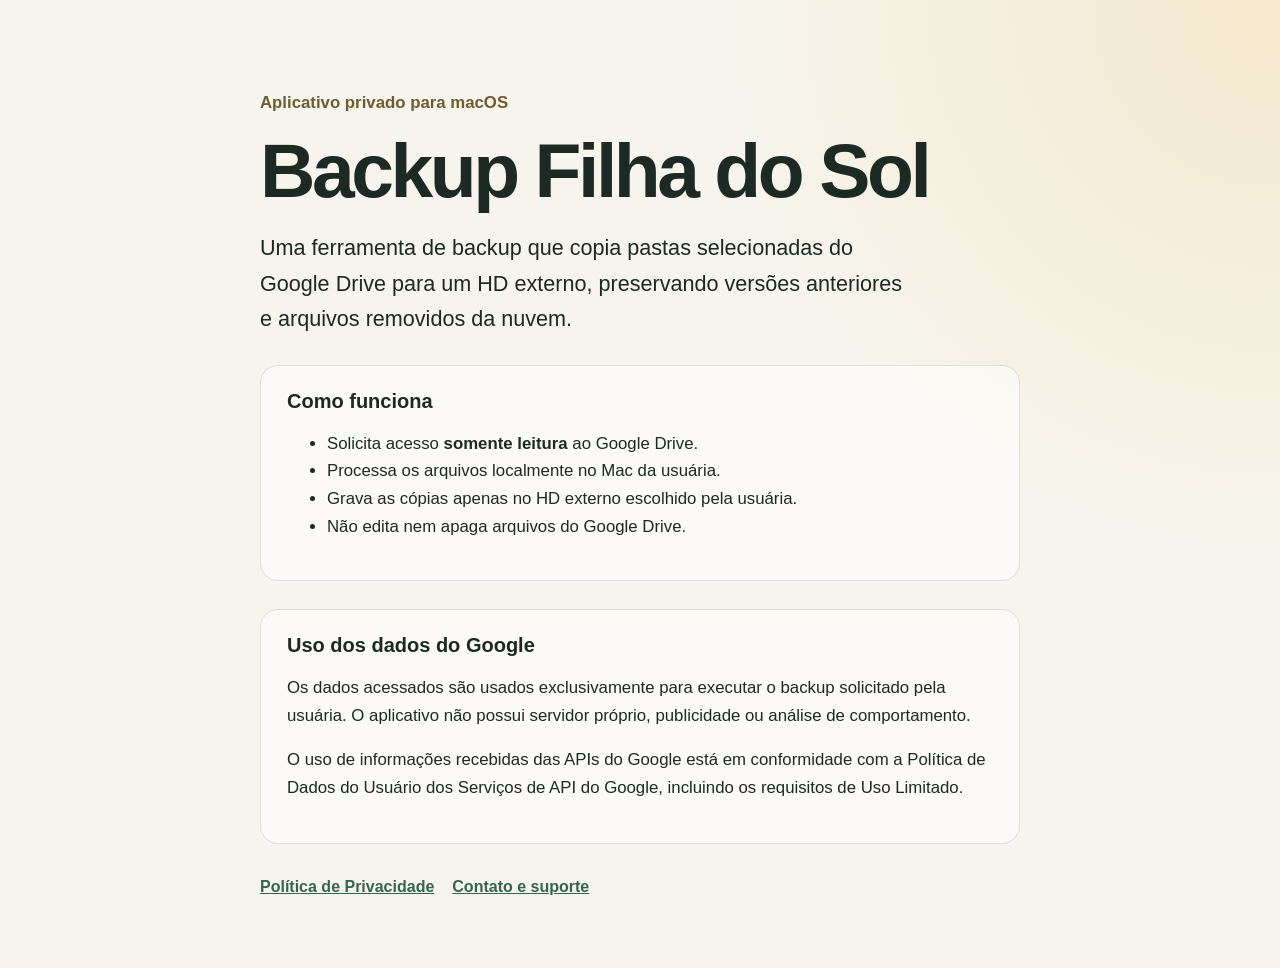
==== index.html @ 526c4845 "Publica pagina e politica de privacidade" ====
<!doctype html>
<html lang="pt-BR">
<head>
  <meta charset="utf-8">
  <meta name="viewport" content="width=device-width, initial-scale=1">
  <meta name="description" content="Aplicativo privado de backup somente leitura do Google Drive para um HD externo.">
  <title>Backup Filha do Sol</title>
  <link rel="stylesheet" href="styles.css">
</head>
<body>
  <main>
    <p class="tag">Aplicativo privado para macOS</p>
    <h1>Backup Filha do Sol</h1>
    <p class="lead">
      Uma ferramenta de backup que copia pastas selecionadas do Google Drive
      para um HD externo, preservando versões anteriores e arquivos removidos
      da nuvem.
    </p>

    <section>
      <h2>Como funciona</h2>
      <ul>
        <li>Solicita acesso <strong>somente leitura</strong> ao Google Drive.</li>
        <li>Processa os arquivos localmente no Mac da usuária.</li>
        <li>Grava as cópias apenas no HD externo escolhido pela usuária.</li>
        <li>Não edita nem apaga arquivos do Google Drive.</li>
      </ul>
    </section>

    <section>
      <h2>Uso dos dados do Google</h2>
      <p>
        Os dados acessados são usados exclusivamente para executar o backup
        solicitado pela usuária. O aplicativo não possui servidor próprio,
        publicidade ou análise de comportamento.
      </p>
      <p>
        O uso de informações recebidas das APIs do Google está em conformidade
        com a Política de Dados do Usuário dos Serviços de API do Google,
        incluindo os requisitos de Uso Limitado.
      </p>
    </section>

    <nav aria-label="Links legais">
      <a href="privacidade.html">Política de Privacidade</a>
      <a href="mailto:carlosvinicios1414@gmail.com">Contato e suporte</a>
    </nav>
  </main>
</body>
</html>
---- styles.css ----
:root {
  color-scheme: light dark;
  font-family: -apple-system, BlinkMacSystemFont, "Segoe UI", sans-serif;
  background: #f6f4ec;
  color: #1d2a23;
}

body {
  margin: 0;
  min-height: 100vh;
  background:
    radial-gradient(circle at top right, rgba(236, 178, 64, 0.18), transparent 35rem),
    #f6f4ec;
}

main {
  width: min(760px, calc(100% - 40px));
  margin: 0 auto;
  padding: 72px 0;
}

h1 {
  margin: 8px 0 20px;
  font-size: clamp(2.5rem, 8vw, 4.8rem);
  line-height: 0.98;
  letter-spacing: -0.045em;
}

h2 {
  margin-top: 0;
  font-size: 1.25rem;
}

p, li {
  font-size: 1.05rem;
  line-height: 1.65;
}

.lead {
  max-width: 650px;
  font-size: 1.35rem;
}

.tag, .updated {
  color: #6c5d32;
  font-weight: 650;
}

section {
  margin: 28px 0;
  padding: 24px 26px;
  border: 1px solid rgba(29, 42, 35, 0.12);
  border-radius: 18px;
  background: rgba(255, 255, 255, 0.55);
}

nav {
  display: flex;
  flex-wrap: wrap;
  gap: 18px;
  margin-top: 34px;
}

a {
  color: #35664b;
  font-weight: 650;
}

.back {
  display: inline-block;
  margin-bottom: 28px;
}

code {
  overflow-wrap: anywhere;
}

@media (prefers-color-scheme: dark) {
  :root {
    background: #131915;
    color: #edf2ed;
  }

  body {
    background:
      radial-gradient(circle at top right, rgba(236, 178, 64, 0.13), transparent 35rem),
      #131915;
  }

  section {
    border-color: rgba(255, 255, 255, 0.13);
    background: rgba(255, 255, 255, 0.045);
  }

  .tag, .updated {
    color: #e2c278;
  }

  a {
    color: #9ed5b1;
  }
}
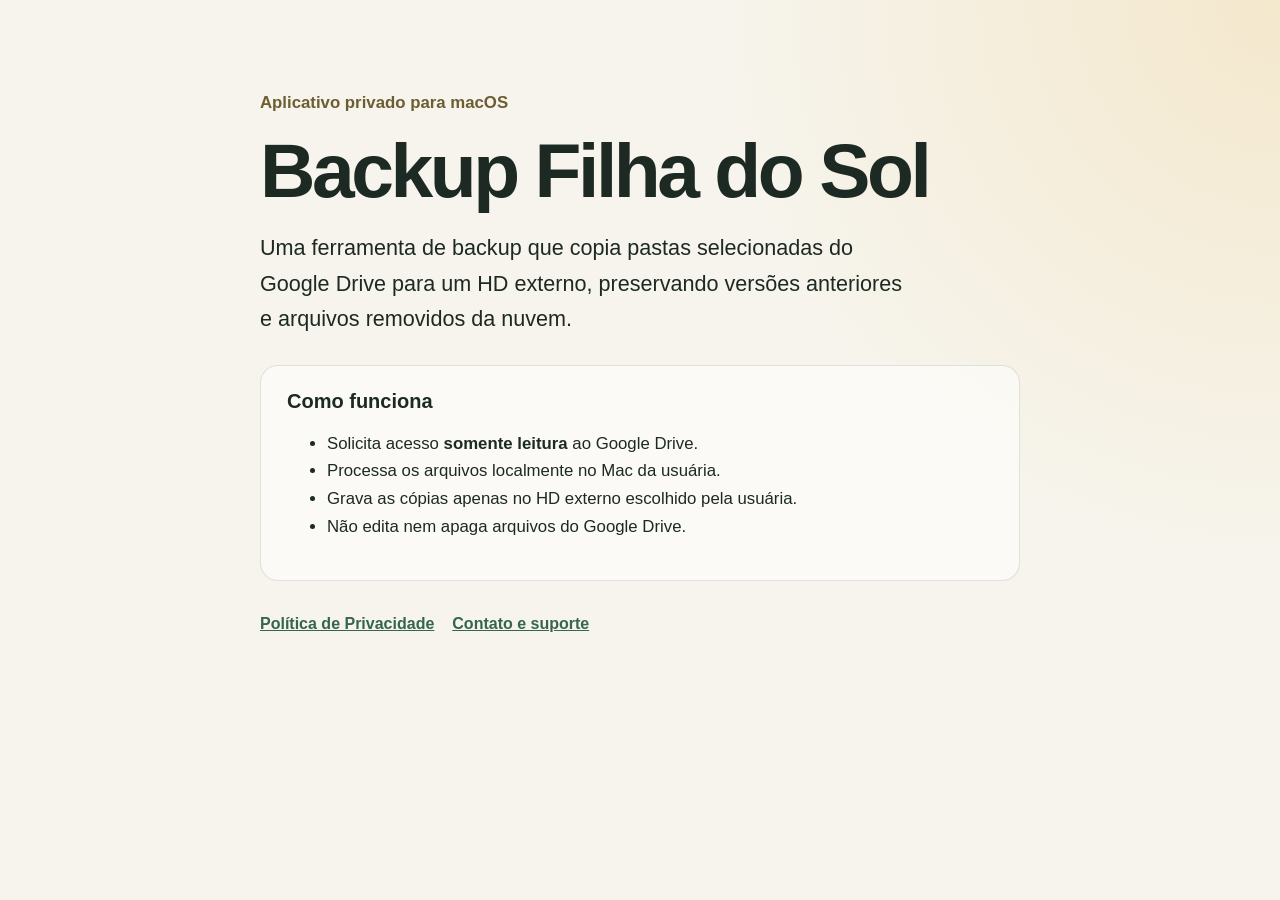
==== commit 481ccf86: "Remove secao sobre dados da pagina inicial" ====
--- a/index.html
+++ b/index.html
@@ -27,20 +27,6 @@
       </ul>
     </section>
 
-    <section>
-      <h2>Uso dos dados do Google</h2>
-      <p>
-        Os dados acessados são usados exclusivamente para executar o backup
-        solicitado pela usuária. O aplicativo não possui servidor próprio,
-        publicidade ou análise de comportamento.
-      </p>
-      <p>
-        O uso de informações recebidas das APIs do Google está em conformidade
-        com a Política de Dados do Usuário dos Serviços de API do Google,
-        incluindo os requisitos de Uso Limitado.
-      </p>
-    </section>
-
     <nav aria-label="Links legais">
       <a href="privacidade.html">Política de Privacidade</a>
       <a href="mailto:carlosvinicios1414@gmail.com">Contato e suporte</a>
